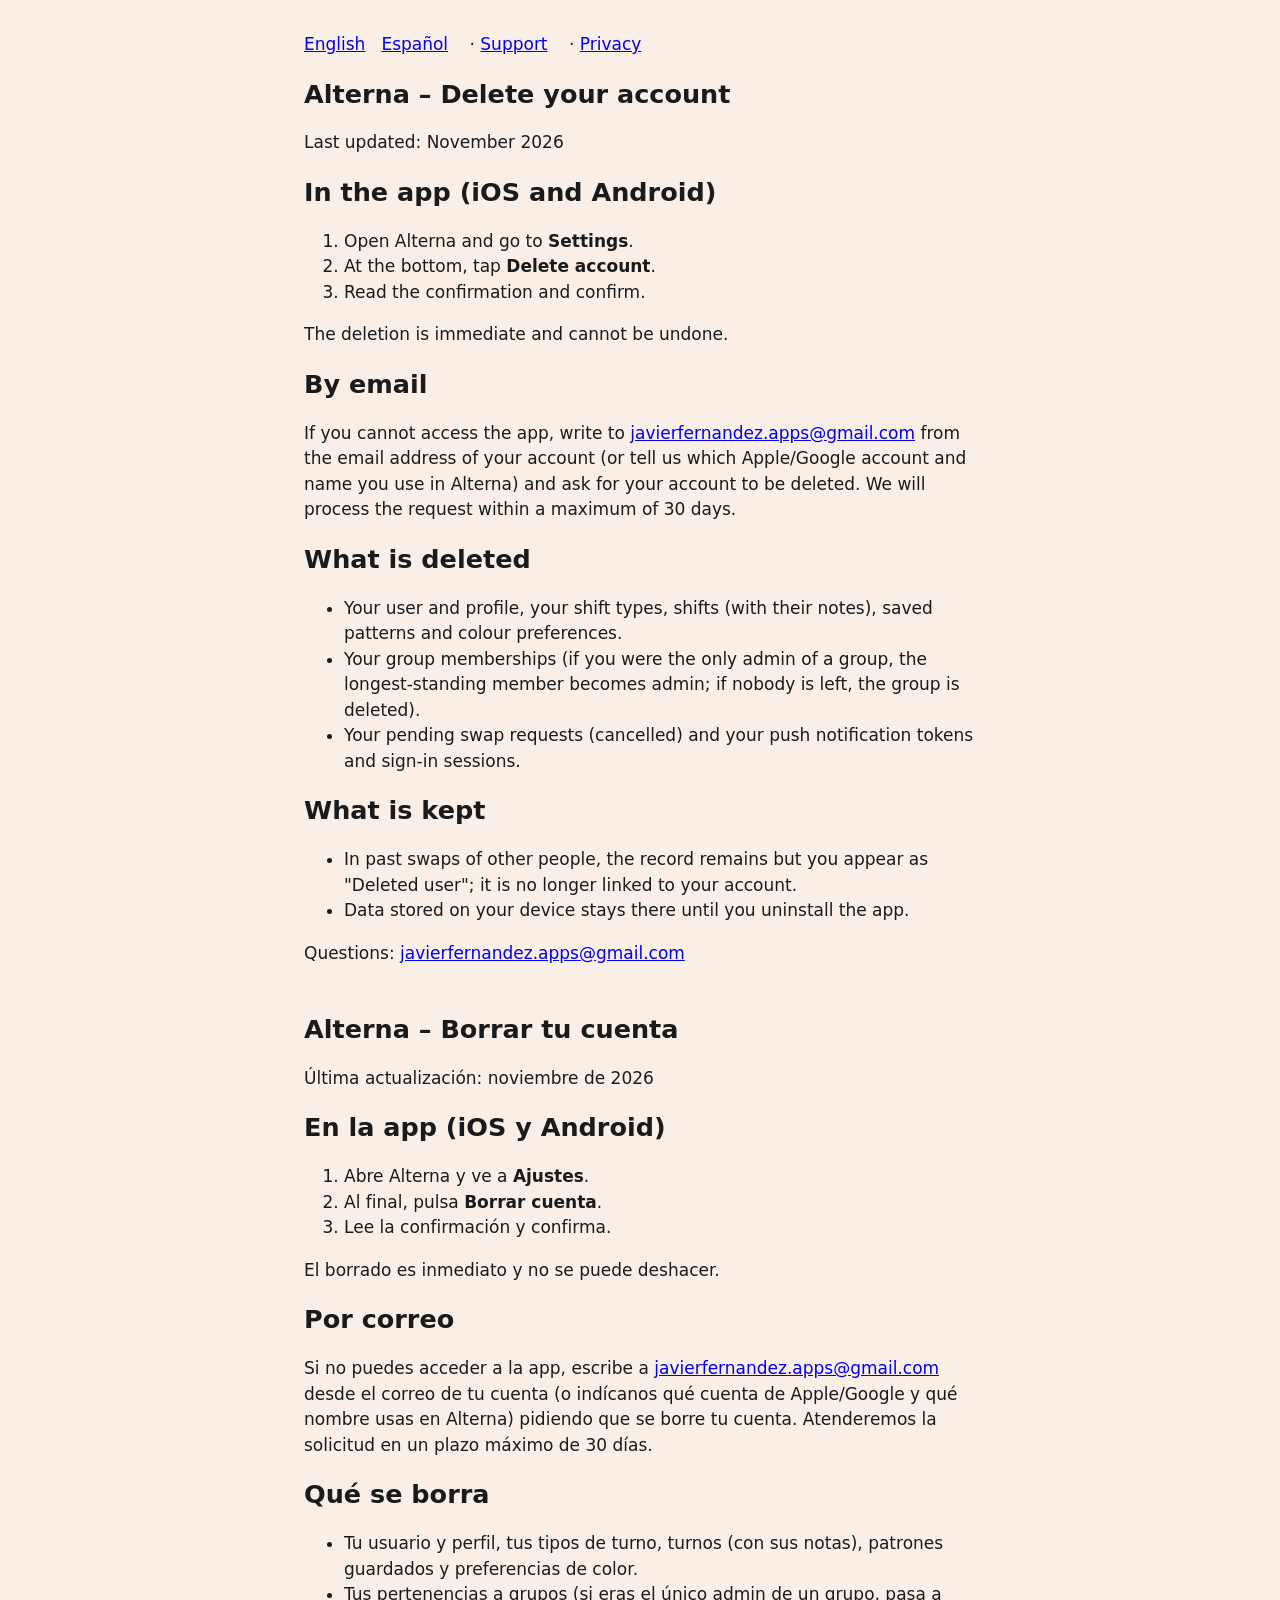
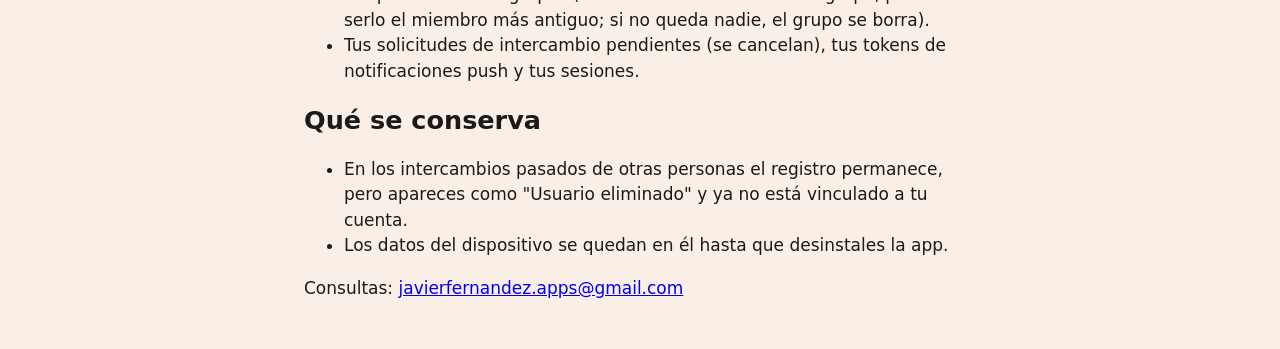
==== delete-account.html @ 9f691fe7 "Web de soporte, privacidad y borrado de cuenta de Alterna" ====
<!DOCTYPE html>
<html lang="en">
<head>
<meta charset="utf-8">
<meta name="viewport" content="width=device-width, initial-scale=1">
<title>Alterna – Delete account</title>
<style>
  body { font: 17px/1.5 -apple-system, system-ui, sans-serif; max-width: 42rem; margin: 2rem auto; padding: 0 1rem; color: #1a1a1a; background: #f9efe6; }
  h1, h2 { line-height: 1.2; } nav a { margin-right: 1rem; } section { margin-bottom: 3rem; }
  @media (prefers-color-scheme: dark) { body { color: #e6dce6; background: #000; } a { color: #c9a8d6; } }
</style>
</head>
<body>
<nav><a href="#en">English</a><a href="#es">Español</a> · <a href="index.html">Support</a> · <a href="privacy.html">Privacy</a></nav>

<section id="en" lang="en">
<h1>Alterna – Delete your account</h1>
<p>Last updated: November 2026</p>
<h2>In the app (iOS and Android)</h2>
<ol>
  <li>Open Alterna and go to <strong>Settings</strong>.</li>
  <li>At the bottom, tap <strong>Delete account</strong>.</li>
  <li>Read the confirmation and confirm.</li>
</ol>
<p>The deletion is immediate and cannot be undone.</p>
<h2>By email</h2>
<p>If you cannot access the app, write to <a href="mailto:javierfernandez.apps@gmail.com">javierfernandez.apps@gmail.com</a> from the email address of your account (or tell us which Apple/Google account and name you use in Alterna) and ask for your account to be deleted. We will process the request within a maximum of 30 days.</p>
<h2>What is deleted</h2>
<ul>
  <li>Your user and profile, your shift types, shifts (with their notes), saved patterns and colour preferences.</li>
  <li>Your group memberships (if you were the only admin of a group, the longest-standing member becomes admin; if nobody is left, the group is deleted).</li>
  <li>Your pending swap requests (cancelled) and your push notification tokens and sign-in sessions.</li>
</ul>
<h2>What is kept</h2>
<ul>
  <li>In past swaps of other people, the record remains but you appear as "Deleted user"; it is no longer linked to your account.</li>
  <li>Data stored on your device stays there until you uninstall the app.</li>
</ul>
<p>Questions: <a href="mailto:javierfernandez.apps@gmail.com">javierfernandez.apps@gmail.com</a></p>
</section>

<section id="es" lang="es">
<h1>Alterna – Borrar tu cuenta</h1>
<p>Última actualización: noviembre de 2026</p>
<h2>En la app (iOS y Android)</h2>
<ol>
  <li>Abre Alterna y ve a <strong>Ajustes</strong>.</li>
  <li>Al final, pulsa <strong>Borrar cuenta</strong>.</li>
  <li>Lee la confirmación y confirma.</li>
</ol>
<p>El borrado es inmediato y no se puede deshacer.</p>
<h2>Por correo</h2>
<p>Si no puedes acceder a la app, escribe a <a href="mailto:javierfernandez.apps@gmail.com">javierfernandez.apps@gmail.com</a> desde el correo de tu cuenta (o indícanos qué cuenta de Apple/Google y qué nombre usas en Alterna) pidiendo que se borre tu cuenta. Atenderemos la solicitud en un plazo máximo de 30 días.</p>
<h2>Qué se borra</h2>
<ul>
  <li>Tu usuario y perfil, tus tipos de turno, turnos (con sus notas), patrones guardados y preferencias de color.</li>
  <li>Tus pertenencias a grupos (si eras el único admin de un grupo, pasa a serlo el miembro más antiguo; si no queda nadie, el grupo se borra).</li>
  <li>Tus solicitudes de intercambio pendientes (se cancelan), tus tokens de notificaciones push y tus sesiones.</li>
</ul>
<h2>Qué se conserva</h2>
<ul>
  <li>En los intercambios pasados de otras personas el registro permanece, pero apareces como "Usuario eliminado" y ya no está vinculado a tu cuenta.</li>
  <li>Los datos del dispositivo se quedan en él hasta que desinstales la app.</li>
</ul>
<p>Consultas: <a href="mailto:javierfernandez.apps@gmail.com">javierfernandez.apps@gmail.com</a></p>
</section>
</body>
</html>
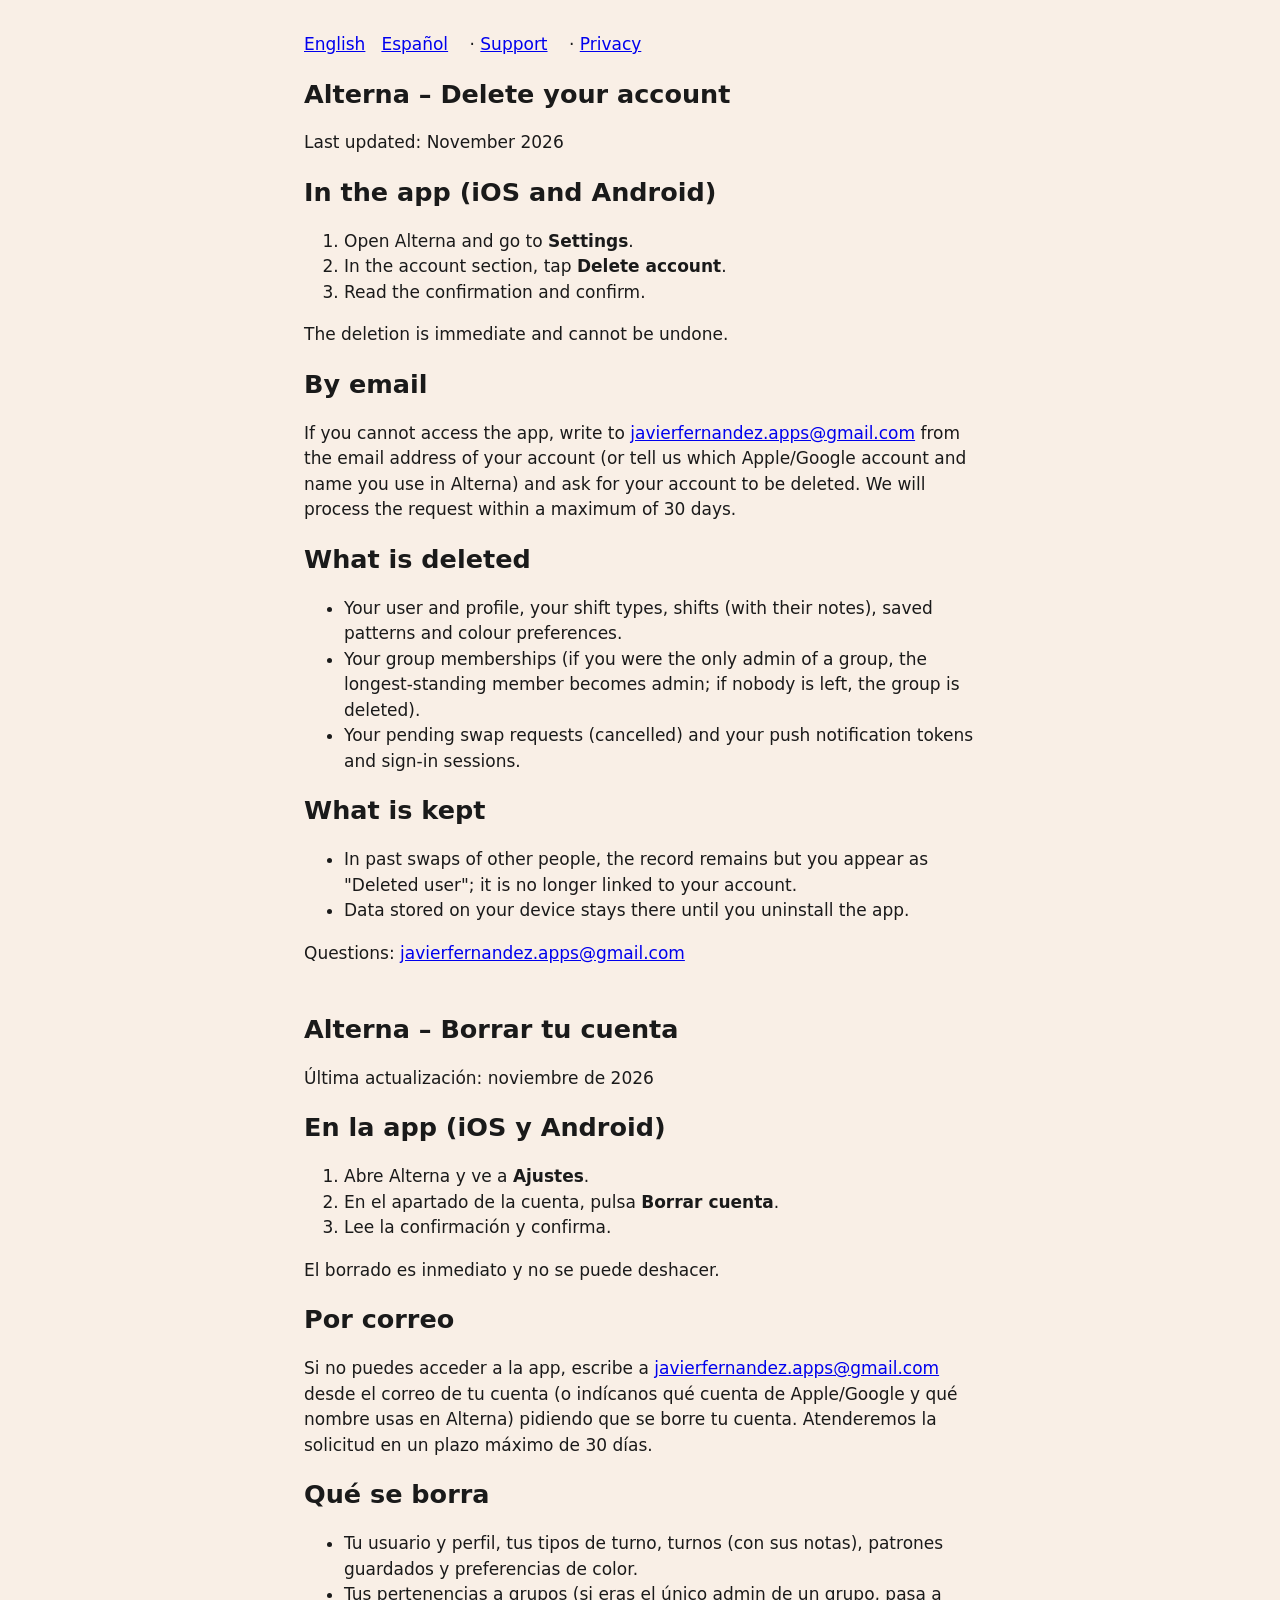
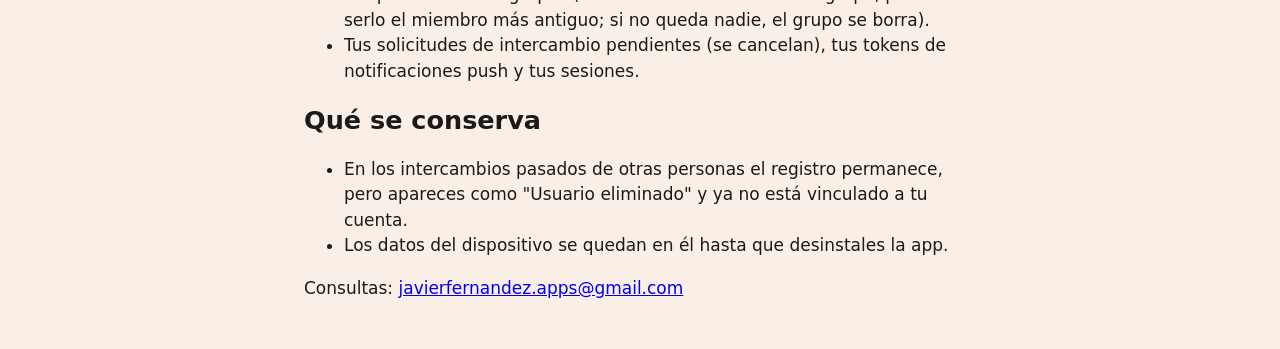
==== commit 4d45db68: "Borrar cuenta: dónde está en la app" ====
--- a/delete-account.html
+++ b/delete-account.html
@@ -19,7 +19,7 @@
 <h2>In the app (iOS and Android)</h2>
 <ol>
   <li>Open Alterna and go to <strong>Settings</strong>.</li>
-  <li>At the bottom, tap <strong>Delete account</strong>.</li>
+  <li>In the account section, tap <strong>Delete account</strong>.</li>
   <li>Read the confirmation and confirm.</li>
 </ol>
 <p>The deletion is immediate and cannot be undone.</p>
@@ -45,7 +45,7 @@
 <h2>En la app (iOS y Android)</h2>
 <ol>
   <li>Abre Alterna y ve a <strong>Ajustes</strong>.</li>
-  <li>Al final, pulsa <strong>Borrar cuenta</strong>.</li>
+  <li>En el apartado de la cuenta, pulsa <strong>Borrar cuenta</strong>.</li>
   <li>Lee la confirmación y confirma.</li>
 </ol>
 <p>El borrado es inmediato y no se puede deshacer.</p>
